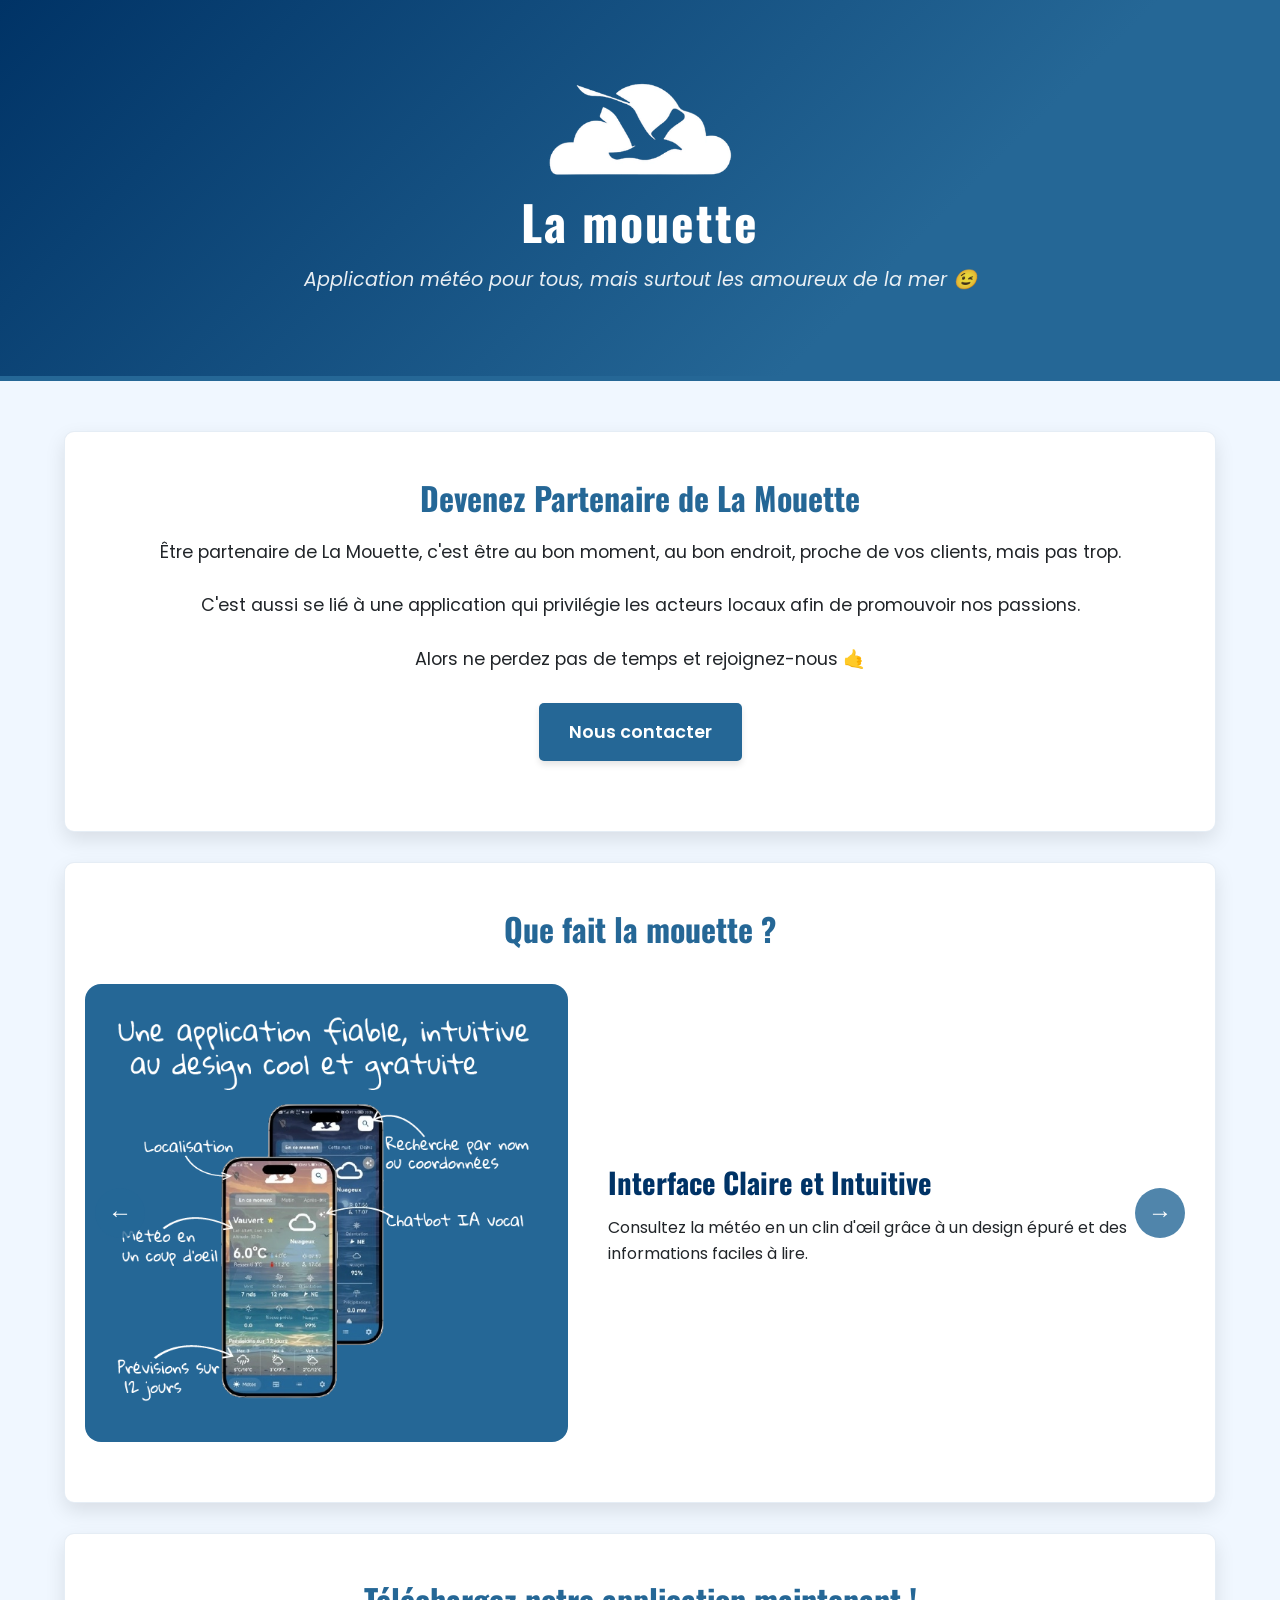
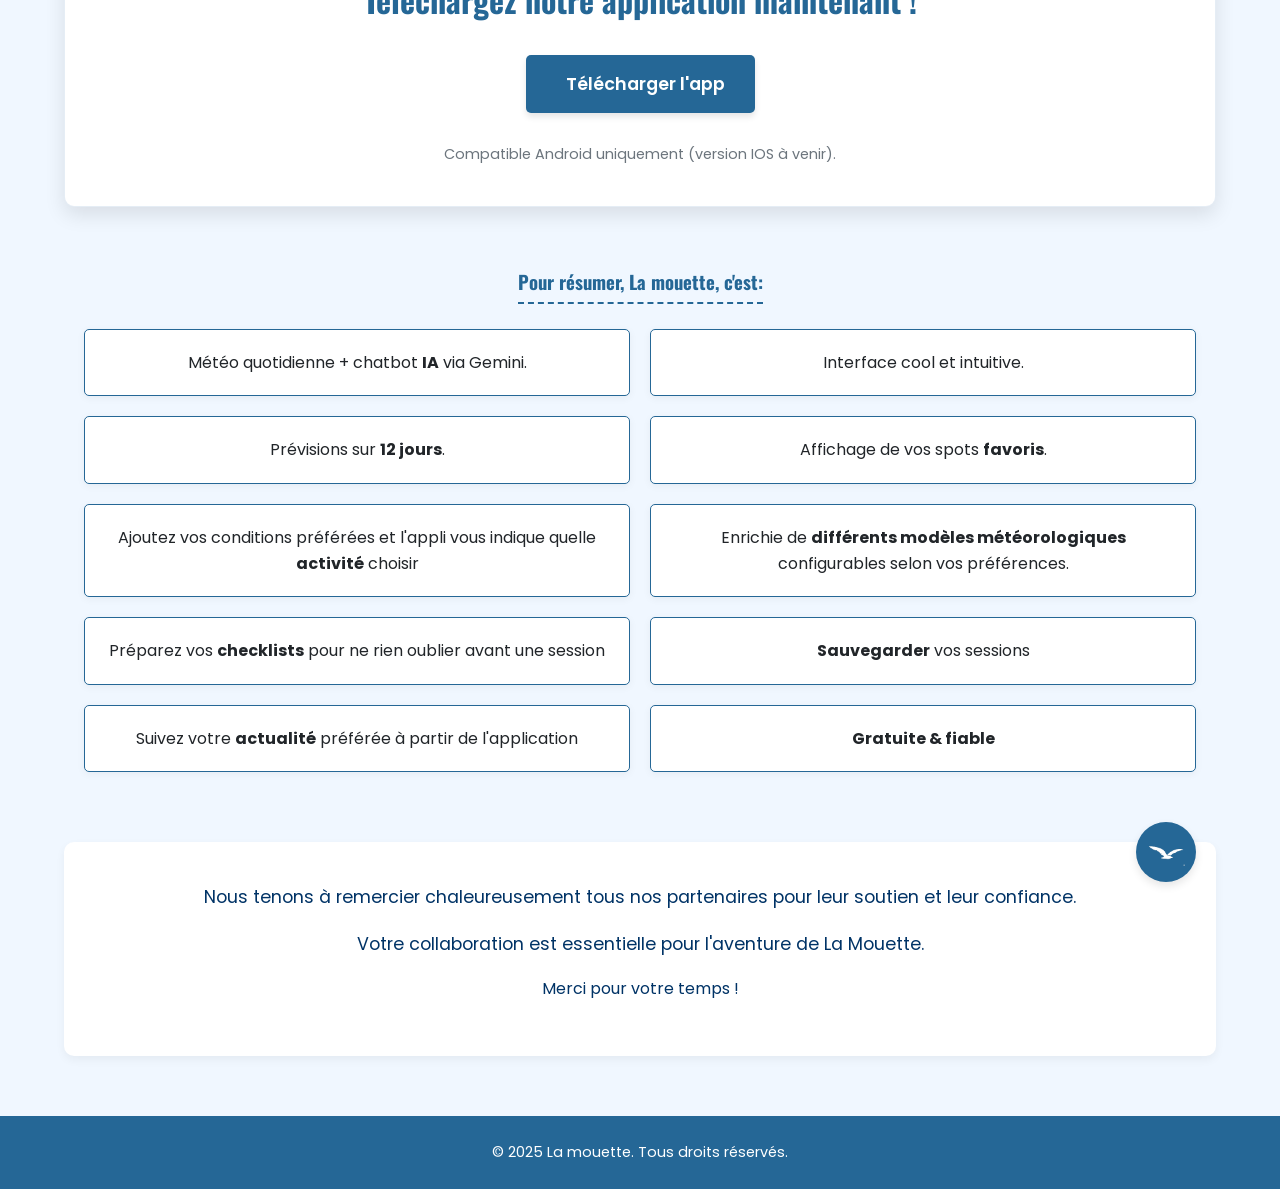
==== index.html @ 31fd8c8e "change title" ====
<!DOCTYPE html>
<html lang="fr">
<head>
    <!-- Google tag (gtag.js) -->
<script async src="https://www.googletagmanager.com/gtag/js?id=G-BT9QNT4QSX"></script>
<script>
  window.dataLayer = window.dataLayer || [];
  function gtag(){dataLayer.push(arguments);}
  gtag('js', new Date());

  gtag('config', 'G-BT9QNT4QSX');
</script>
<!-- Google tag (gtag.js) -->
<script async src="https://www.googletagmanager.com/gtag/js?id=G-BT9QNT4QSX"></script>
<script>
  window.dataLayer = window.dataLayer || [];
  function gtag(){dataLayer.push(arguments);}
  gtag('js', new Date());

  gtag('config', 'G-BT9QNT4QSX');
</script>
    <meta charset="UTF-8">
    <meta name="viewport" content="width=device-width, initial-scale=1.0">
    <favicon href="./img/logo.png" type="image/x-icon">
    <meta name="description" content="Application météo pour tous, mais surtout les amoureux de la mer 😉">
    <title>La mouette</title>
    <link rel="stylesheet" href="styles.css">
    <link href="https://fonts.googleapis.com/css2?family=Poppins:wght@400;600;700&display=swap" rel="stylesheet">
</head>
<body>
    <header class="hero">
        <div class="container">
            <img src="./img/logo.webp" alt="Logo de l'application météo - Un oiseau sur un nuage" class="app-logo">
            <h1>La mouette</h1>
            <p class="tagline">Application météo pour tous, mais surtout les amoureux de la mer 😉</p>
        </div>
    </header>
    <main class="container">
        <section class="partners-section">
            <h2>Devenez Partenaire de La Mouette</h2>
            <p>Être partenaire de La Mouette, c'est être au bon moment, au bon endroit, proche de vos clients, mais pas trop. </p>
            <p>C'est aussi se lié à une application qui privilégie les acteurs locaux afin de promouvoir nos passions. </p>
            <p>Alors ne perdez pas de temps et rejoignez-nous 🤙</p>
            <div class="partners-links">
                <a href="mailto:meteomouette@gmail.com" class="btn primary-btn">Nous contacter</a>
            </div>
        </section>

        <section class="carousel-section">
            <h2>Que fait la mouette ?</h2>
            <div class="carousel-container">
                <!-- Les slides -->
                <div class="carousel-slide active">
                    <div class="slide-image">
                        <img src="./img/accueil.webp" alt="Vue de l'interface principale">
                    </div>
                    <div class="slide-content">
                        <h3>Interface Claire et Intuitive</h3>
                        <p>Consultez la météo en un clin d'œil grâce à un design épuré et des informations faciles à lire.</p>
                    </div>
                </div>

                <div class="carousel-slide slide-reversed">
                    <div class="slide-image">
                        <img src="./img/wing.jpg" alt="Prévisions sur 12 jours">
                    </div>
                    <div class="slide-content">
                        <h3>Prévisions sur 12 Jours</h3>
                        <p>Consultez les prévisions météo sur les 12 prochains jours pour planifier vos activités 😉.</p>
                    </div>
                </div>
                <div class="carousel-slide">
                    <div class="slide-image">
                        <img src="./img/maps.png" alt="Spots favoris">
                    </div>
                    <div class="slide-content">
                        <h3>Vos Spots Favoris</h3>
                        <p>Enregistrez vos lieux préférés pour accéder instantanément aux conditions météo locales.
                            Historique des prévisions, prévisions à venir avec météo marine pour vos spots
                            Des prévisions fiables que vous pouvez régler selon un indice de confiance pour chaque modèle météo</p>
                    </div>
                </div>

                <div class="carousel-slide slide">
                    <div class="slide-image">
                        <img src="./img/actu.jpg" alt="Actualités">
                    </div>
                    <div class="slide-content">
                        <h3>Toutes vos actus</h3>
                        <p>Retrouver vos revendeurs, votre actualité et vos site préférés directement à partir de l'application</p>
                    </div>
                </div>
                <div class="carousel-slide slide-reversed">
                    <div class="slide-image">
                        <img src="./img/session.webp" alt="Checklists personnalisées">
                    </div>
                    <div class="slide-content">
                        <h3>Checklists Personnalisées</h3>
                        <p>N'oublier avant une session ? Préparez et sauvegardez vos listes d'équipement directement dans l'app.
                            Sauvegardez aussi vos sessions 🤙</p>
                    </div>
                </div>

                <!-- Boutons de navigation -->
                <div class="carousel-navigation">
                    <button id="prevBtn" class="nav-btn">&larr;</button>
                    <button id="nextBtn" class="nav-btn">&rarr;</button>
                </div>
            </div>
        </section>

        <section class="download-section">
            <h2>Téléchargez notre application maintenant !</h2>

            <div class="download-links">
                <!-- <a href="#" class="btn primary-btn" aria-label="Télécharger sur l'App Store">
                    <i class="icon-apple"></i> App Store
                </a> -->
                <a href="https://drive.google.com/file/d/1Ek6Pw8_9_dJS-pb0OKFG3AEtFkwI5zGm/view?usp=sharing"  class="btn secondary-btn" aria-label="Télécharger ">
                    <i class="icon-android"></i> Télécharger l'app
                </a>
            </div>

            <p class="small-text">Compatible Android uniquement (version IOS à venir).</p>
        </section>

        <section class="features">
            <h3>Pour résumer, La mouette, c'est:</h3>
            <ul>
             <li>Météo quotidienne + chatbot <span class="bold">IA</span> via Gemini.</li>
                <li>Interface cool et intuitive.</li>
                <li>Prévisions sur <span class="bold">12 jours</span>.</li>
                <li>Affichage de vos spots <span class="bold">favoris</span>.</li>
                <li>Ajoutez vos conditions préférées et l'appli vous indique quelle <span class="bold">activité</span> choisir</li>
                <li>Enrichie de <span class="bold">différents modèles météorologiques</span> configurables selon vos préférences.</li>
                <li>Préparez vos <span class="bold">checklists</span> pour ne rien oublier avant une session</li>
                <li><span class="bold">Sauvegarder</span> vos sessions</li>
                <li>Suivez votre <span class="bold">actualité</span> préférée à partir de l'application</li>
                <li><span class="bold">Gratuite & fiable</span></li>
            </ul>
        </section>

        <section class="thank-you-section">
            <div class="thank-you-icon">
                <img src="./img/mouette.webp" alt="Icône de mouette">
            </div>
            <p>Nous tenons à remercier chaleureusement tous nos partenaires pour leur soutien et leur confiance.</p>
            <p>Votre collaboration est essentielle pour l'aventure de La Mouette. </p>
            </p>Merci pour votre temps !</p>
        </section>
    </main>

    <footer>
        <p>&copy; 2025 La mouette. Tous droits réservés.</p>
    </footer>

</script>
<script src="carousel.js"></script>
</body>
</html>
---- styles.css ----
/* Importation des polices : 'Poppins' pour le corps, 'Oswald' pour les titres (plus percutant) */
@import url('https://fonts.googleapis.com/css2?family=Oswald:wght@400;600;700&family=Poppins:wght@400;600&display=swap');

:root {
    /* Couleurs Nautiques */
    --primary-color: #256796; /* Bleu Marine Profond */
    --secondary-color: #256796; /* Aqua/Cyan (comme l'eau peu profonde ou les outils de navigation) */
    --accent-color: #ffc107; /* Jaune/Or (comme le soleil ou les équipements de sécurité) */
    --background-color: #f0f7ff; /* Ciel très pâle */
    --text-color: #212529; /* Texte sombre */
    --white: #ffffff;
    --dark-blue: #003366; /* Pour les ombres/dégradés */
}

* {
    box-sizing: border-box;
    margin: 0;
    padding: 0;
}

body {
    font-family: 'Poppins', sans-serif;
    background-color: var(--background-color);
    color: var(--text-color);
    line-height: 1.6;
}

.container {
    width: 90%;
    max-width: 1200px;
    margin: 0 auto;
    padding: 20px 0;
}

/* --- Section Tête (Hero) --- */
.hero {
    /* Dégradé évoquant la profondeur de la mer et le ciel */
    background: linear-gradient(135deg, var(--dark-blue) 0%, var(--primary-color) 70%);
    color: var(--white);
    text-align: center;
    padding: 60px 0; /* Plus d'espace pour l'ambiance */
    border-bottom: 5px solid var(--secondary-color); /* Ligne d'horizon/écume */
}

.app-logo {
    width: auto;
    height: 6rem;
}

.hero h1 {
    font-family: 'Oswald', sans-serif; /* Titre fort */
    font-size: 3em;
    margin-bottom: 5px;
    font-weight: 700;
    /* text-transform: uppercase; */
    letter-spacing: 2px;
}

.tagline {
    font-size: 1.2em;
    opacity: 0.9;
    font-style: italic;
}

/* --- Section Téléchargement --- */
.download-section, .partners-section {
    text-align: center;
    padding: 40px 20px;
    margin-top: 30px;
    background-color: var(--white);
    border-radius: 10px;
    /* Ombre subtile pour donner de la légèreté sur l'arrière-plan ciel */
    box-shadow: 0 8px 20px rgba(0, 0, 0, 0.1); 
    border: 1px solid rgba(0, 77, 153, 0.1); /* Cadre léger */
    width: 100%;
}




.download-section h2, .partners-section h2 {
    font-family: 'Oswald', sans-serif;
    font-size: 2em;
    color: var(--primary-color);
    margin-bottom: 15px;
}

.download-links, .partners-links {
    display: flex;
    justify-content: center;
    gap: 30px;
    margin: 30px 0;
    flex-wrap: wrap;
}

.btn {
    text-decoration: none;
    color: var(--white);
    padding: 15px 30px; /* Plus grands et visibles */
    border-radius: 5px; /* Forme rectangulaire classique (comme un panneau) */
    font-weight: 600;
    font-size: 1.1em;
    transition: background-color 0.3s, transform 0.2s;
    display: flex;
    align-items: center;
    min-width: 200px;
    justify-content: center;
    box-shadow: 0 4px 6px rgba(0, 0, 0, 0.1);
}

.bold{
    font-weight: bold;
}
.primary-btn {
    background-color: var(--primary-color);
}

.primary-btn:hover {
    background-color: var(--dark-blue);
    transform: translateY(-2px);
}

.secondary-btn {
    background-color: var(--secondary-color); /* Utilisation de l'Aqua */
}

.secondary-btn:hover {
    background-color: #0097a7; /* Aqua foncé */
    transform: translateY(-2px);
}

.btn i {
    margin-right: 10px;
    font-style: normal;
    font-size: 1.4em;
    color: var(--accent-color); /* Accent or sur les icônes */
}

.small-text {
    font-size: 0.9em;
    color: #6c757d;
}

/* --- Section Partenaires --- */

.partners-section p {
    margin-bottom: 25px;
    font-size: 1.1em;
    color: var(--text-color);
}

/* --- Section Fonctionnalités --- */
.features {
    padding: 40px 20px;
    margin-top: 20px;
    text-align: center;
}

.features h3 {
    font-family: 'Oswald', sans-serif;
    margin-bottom: 25px;
    color: var(--primary-color);
    border-bottom: 2px dashed var(--secondary-color);
    display: inline-block;
    padding-bottom: 5px;
}

.features ul {
    list-style: none;
    padding: 0;
    display: flex;
    justify-content: center;
    gap: 20px;
    flex-wrap: wrap;
}

.features li {
    background-color: var(--white);
    padding: 20px;
    /* Bordure nautique : bleu clair */
    border: 1px solid var(--secondary-color);
    border-radius: 5px;
    box-shadow: 0 2px 8px rgba(0, 0, 0, 0.05);
    flex-basis: calc(50% - 10px);
    text-align: center;
    position: relative;
}

/* --- Pied de page --- */
footer {
    text-align: center;
    padding: 25px 0;
    margin-top: 40px;
    font-size: 0.9em;
    color: var(--dark-blue);
    background-color: var(--secondary-color); /* Bande aqua en bas */
    color: var(--white);
}

/* --- Section Remerciement --- */
.thank-you-section {
    position: relative; /* Nécessaire pour le positionnement absolu de l'icône */
    text-align: center;
    padding: 40px 20px;
    margin-top: 30px;
    background-color: var(--white);
    border-radius: 10px;
    box-shadow: 0 4px 10px rgba(0, 0, 0, 0.05);
    color: var(--dark-blue);
}

.thank-you-icon {
    position: absolute;
    top: -20px;
    right: 20px;
    background-color: var(--primary-color);
    border-radius: 50%;
    width: 60px;
    height: 60px;
    display: flex;
    align-items: center;
    justify-content: center;
    box-shadow: 0 4px 8px rgba(0, 0, 0, 0.1);
    padding: 10px;
}

.thank-you-icon img {
    width: 100%;
    height: auto;
}

.thank-you-section p {
    font-size: 1.1em;
    line-height: 1.8;
    margin-bottom: 15px;
}

/* --- Section Carrousel (Mise à jour) --- */
.carousel-section {
    padding: 40px 20px;
    margin-top: 30px;
    background-color: var(--white);
    border-radius: 10px;
    box-shadow: 0 8px 20px rgba(0, 0, 0, 0.1);
    border: 1px solid rgba(0, 77, 153, 0.1);
    text-align: center;
}

.carousel-section h2 {
    font-family: 'Oswald', sans-serif;
    font-size: 2em;
    color: var(--primary-color);
    margin-bottom: 30px;
}

.carousel-container {
    position: relative; /* Contexte pour le positionnement des boutons */
}

.carousel-slide {
    display: none; /* On cache toutes les slides par défaut */
    align-items: center;
    gap: 40px;
    margin-bottom: 20px;
    text-align: left;
}

.carousel-slide.active {
    display: flex; /* On affiche uniquement la slide active */
}

.carousel-slide.slide-reversed {
    flex-direction: row-reverse;
}

.slide-image {
    flex: 1 1 45%;
    background-color: var(--primary-color);
    padding: 2rem;
    border-radius: 1rem;
}

.slide-image img {
    width: 100%;
}

.slide-content {
    flex: 1 1 55%;
}

.slide-content h3 {
    font-family: 'Oswald', sans-serif;
    color: var(--dark-blue);
    margin-bottom: 10px;
    font-size: 1.8em;
}

/* --- Navigation du Carrousel --- */
.carousel-navigation {
    position: absolute;
    top: 50%;
    left: 0;
    width: 100%;
    display: flex;
    justify-content: space-between;
    transform: translateY(-50%);
    pointer-events: none; /* Pour ne pas gêner les clics sur le contenu */
}

.nav-btn {
    pointer-events: auto; /* Réactive les clics sur les boutons */
    background-color: rgba(37, 103, 150, 0.8);
    color: var(--white);
    border: none;
    border-radius: 50%;
    width: 50px;
    height: 50px;
    font-size: 1.5em;
    cursor: pointer;
    transition: background-color 0.3s;
    margin: 0 10px; /* Marge pour ne pas coller aux bords */
}

.nav-btn:hover {
    background-color: var(--dark-blue);
}

/* --- Media Queries (Mise à jour) --- */
@media (max-width: 768px) {
    .carousel-slide, .carousel-slide.slide-reversed {
        flex-direction: column;
        text-align: center;
        gap: 20px;
    }
    
    .carousel-slide.active {
        /* S'assure que l'affichage est correct sur mobile */
        display: flex; 
        flex-direction: column;
    }

    .slide-content {
        width: 100%;
    }

    .slide-content h3 {
        font-size: 1.5em;
    }

    .nav-btn {
        width: 40px;
        height: 40px;
        font-size: 1.2em;
    }

    .carousel-navigation {
        /* On remonte un peu les boutons sur mobile pour ne pas être sur l'image */
        top: 40%;
    }
}


/* --- Media Queries pour la Responsivité --- */
@media (max-width: 600px) {
    .hero h1 {
        font-size: 2.5em;
    }

    .download-links, .partners-links {
        flex-direction: column;
        align-items: center;
    }

    .btn {
        width: 90%;
        max-width: 350px;
    }

    .features li {
        flex-basis: 100%;
    }
}
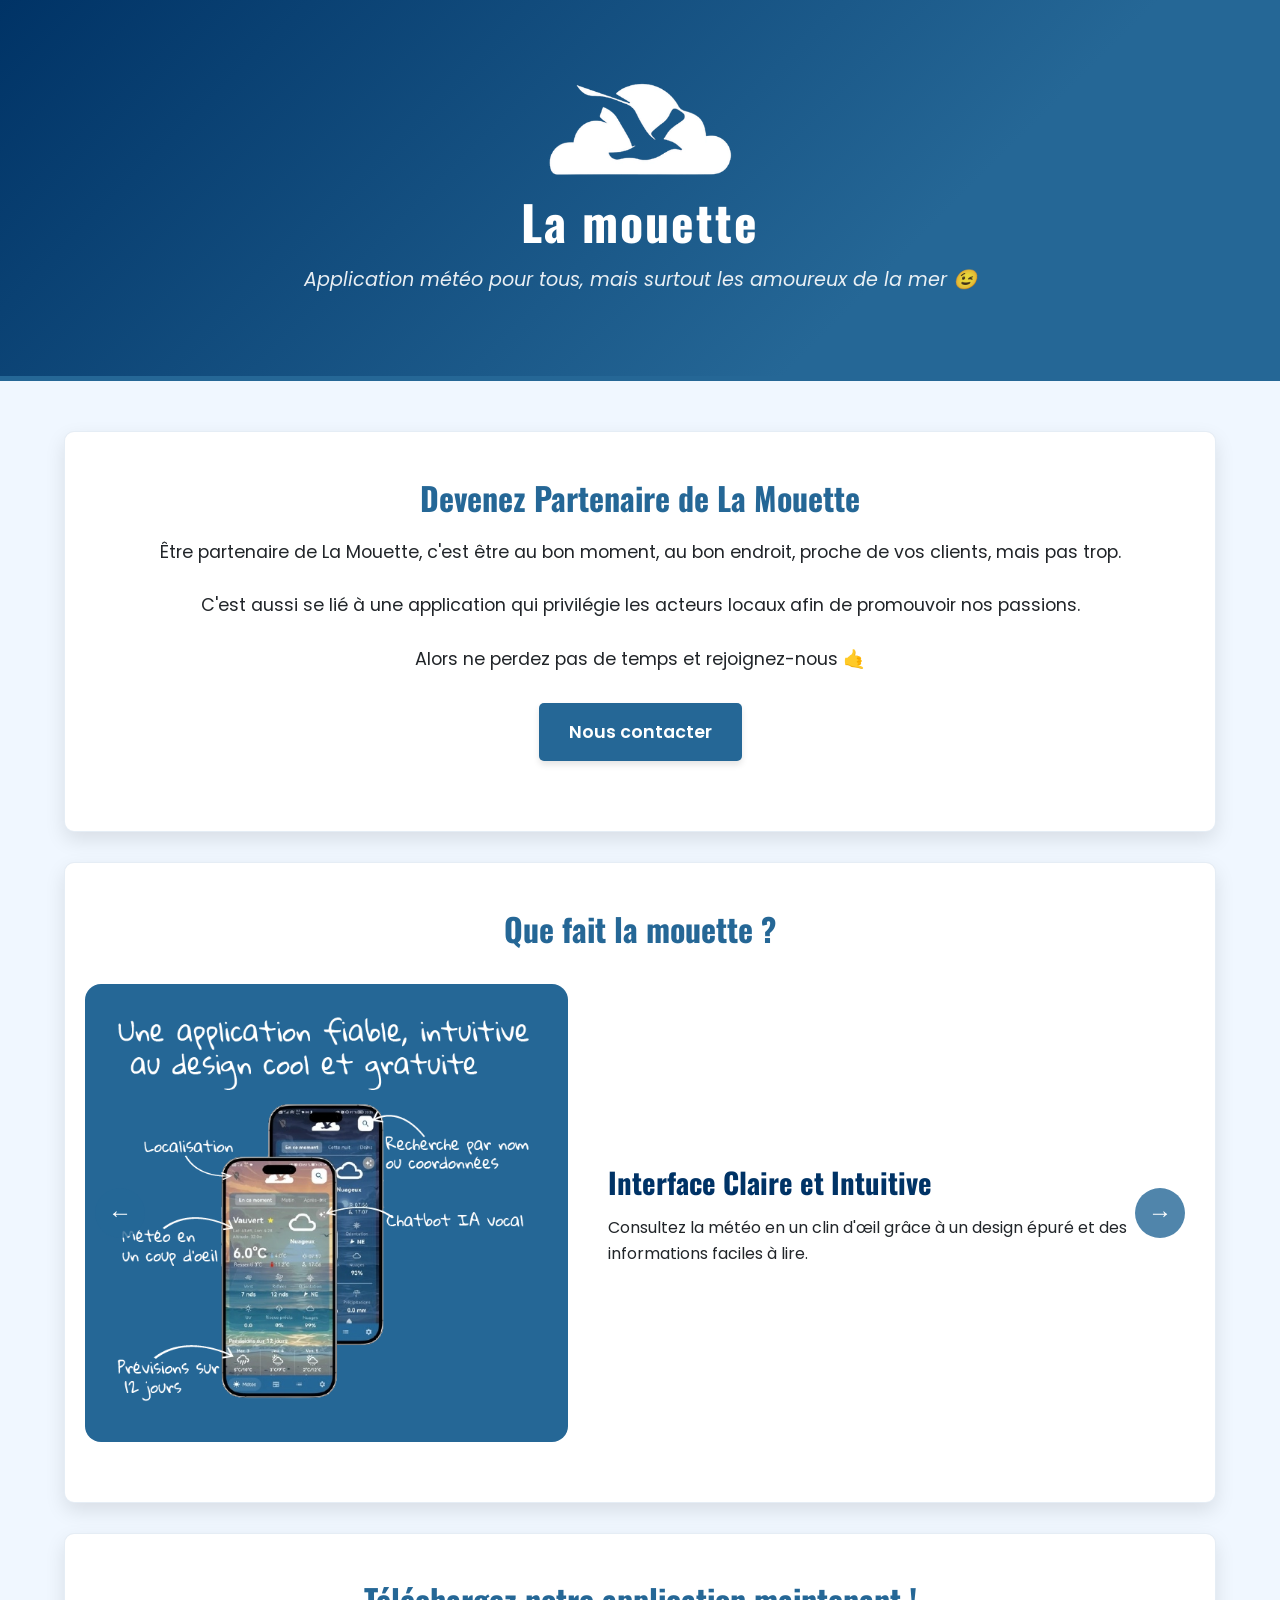
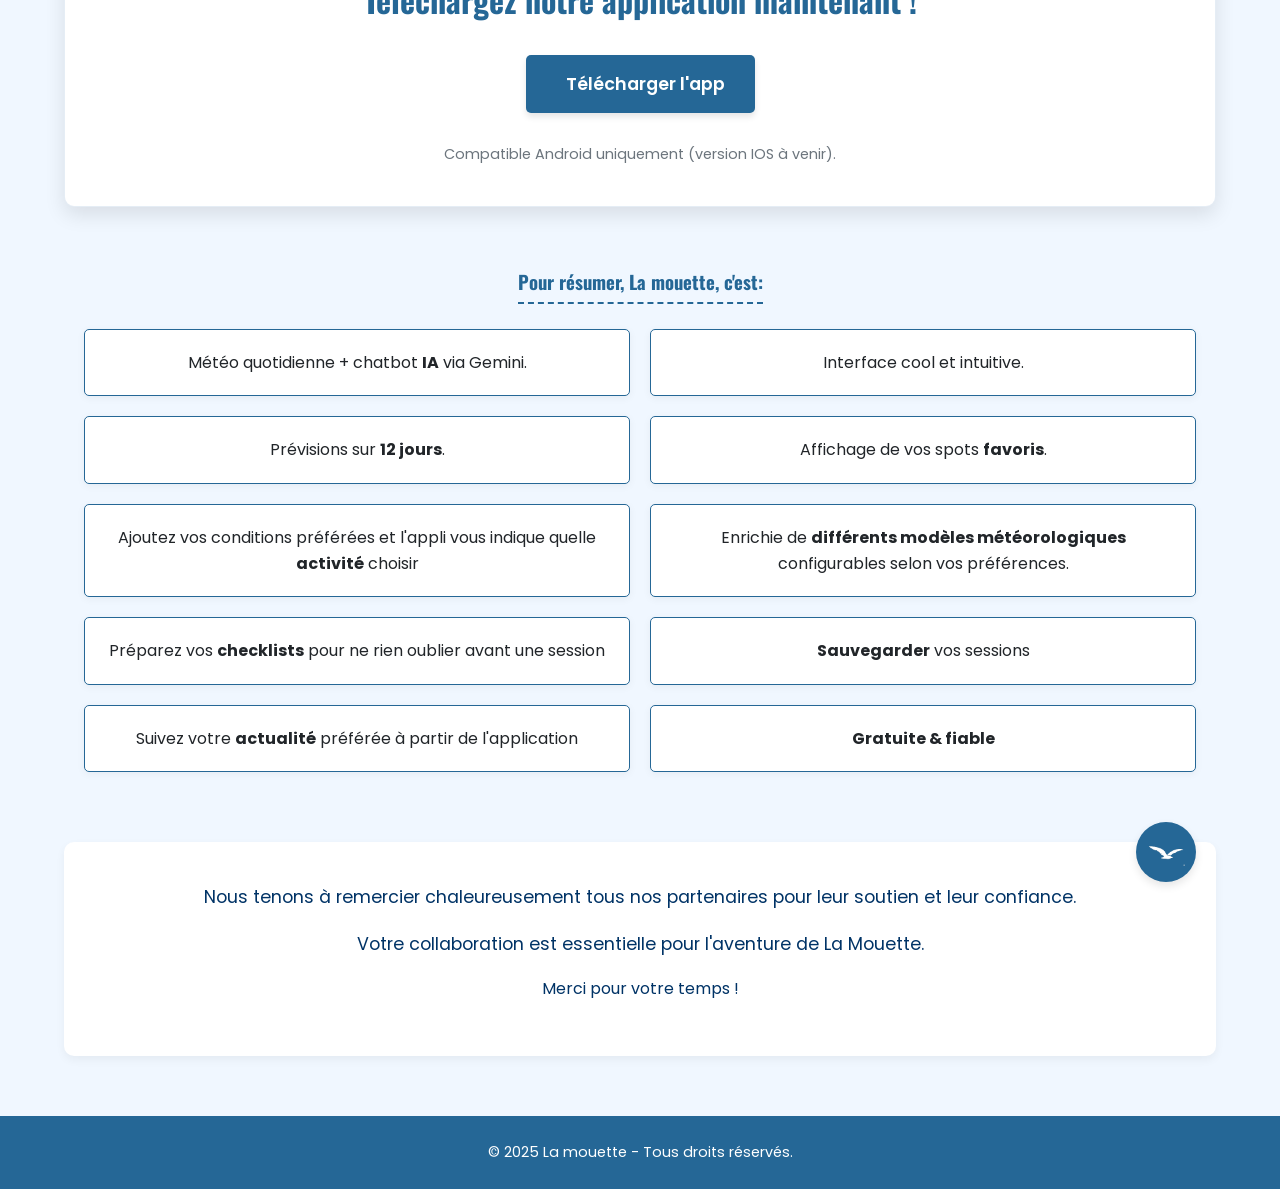
==== commit b2ef08c4: "replace img" ====
--- a/index.html
+++ b/index.html
@@ -87,7 +87,7 @@
                     </div>
                     <div class="slide-content">
                         <h3>Toutes vos actus</h3>
-                        <p>Retrouver vos revendeurs, votre actualité et vos site préférés directement à partir de l'application</p>
+                        <p>En tant que revendeurs, sites d'actu, école, lieux... en rapport avec nos passions, la mouette vous propose de faire partie intégrante de la vie des riders ou riders en devenir grâce a une précence permanente dans notre appli.  </p>
                     </div>
                 </div>
                 <div class="carousel-slide slide-reversed">
@@ -95,9 +95,9 @@
                         <img src="./img/session.webp" alt="Checklists personnalisées">
                     </div>
                     <div class="slide-content">
-                        <h3>Checklists Personnalisées</h3>
-                        <p>N'oublier avant une session ? Préparez et sauvegardez vos listes d'équipement directement dans l'app.
-                            Sauvegardez aussi vos sessions 🤙</p>
+                        <h3>Checklists Personnalisées & sauvegarde de sessions</h3>
+                        <p>N'oublier rien avant une session en créant vos listes de matos directement dans l'app.</p>
+                        <p>Sauvegardez aussi vos sessions 🤙</p> 
                     </div>
                 </div>
 
@@ -151,7 +151,7 @@
     </main>
 
     <footer>
-        <p>&copy; 2025 La mouette. Tous droits réservés.</p>
+        <p>&copy; 2025 La mouette - Tous droits réservés.</p>
     </footer>
 
 </script>
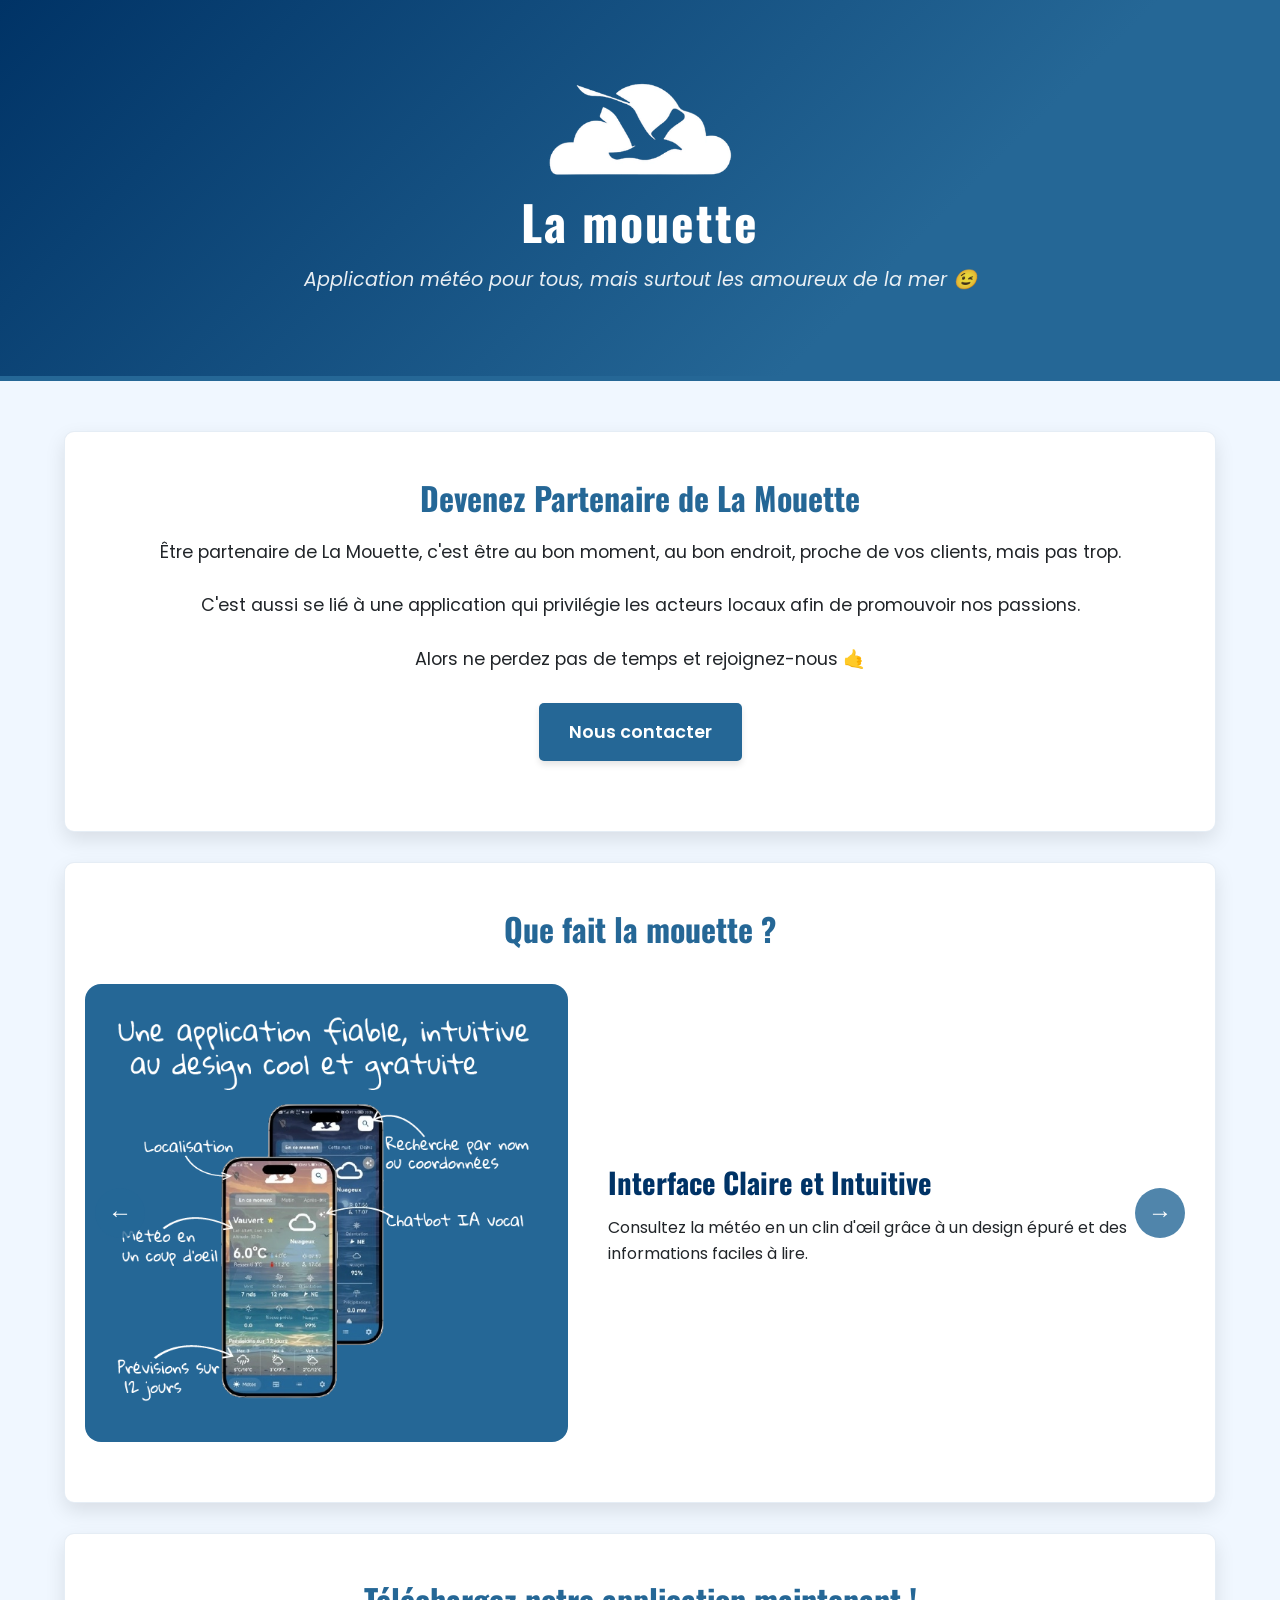
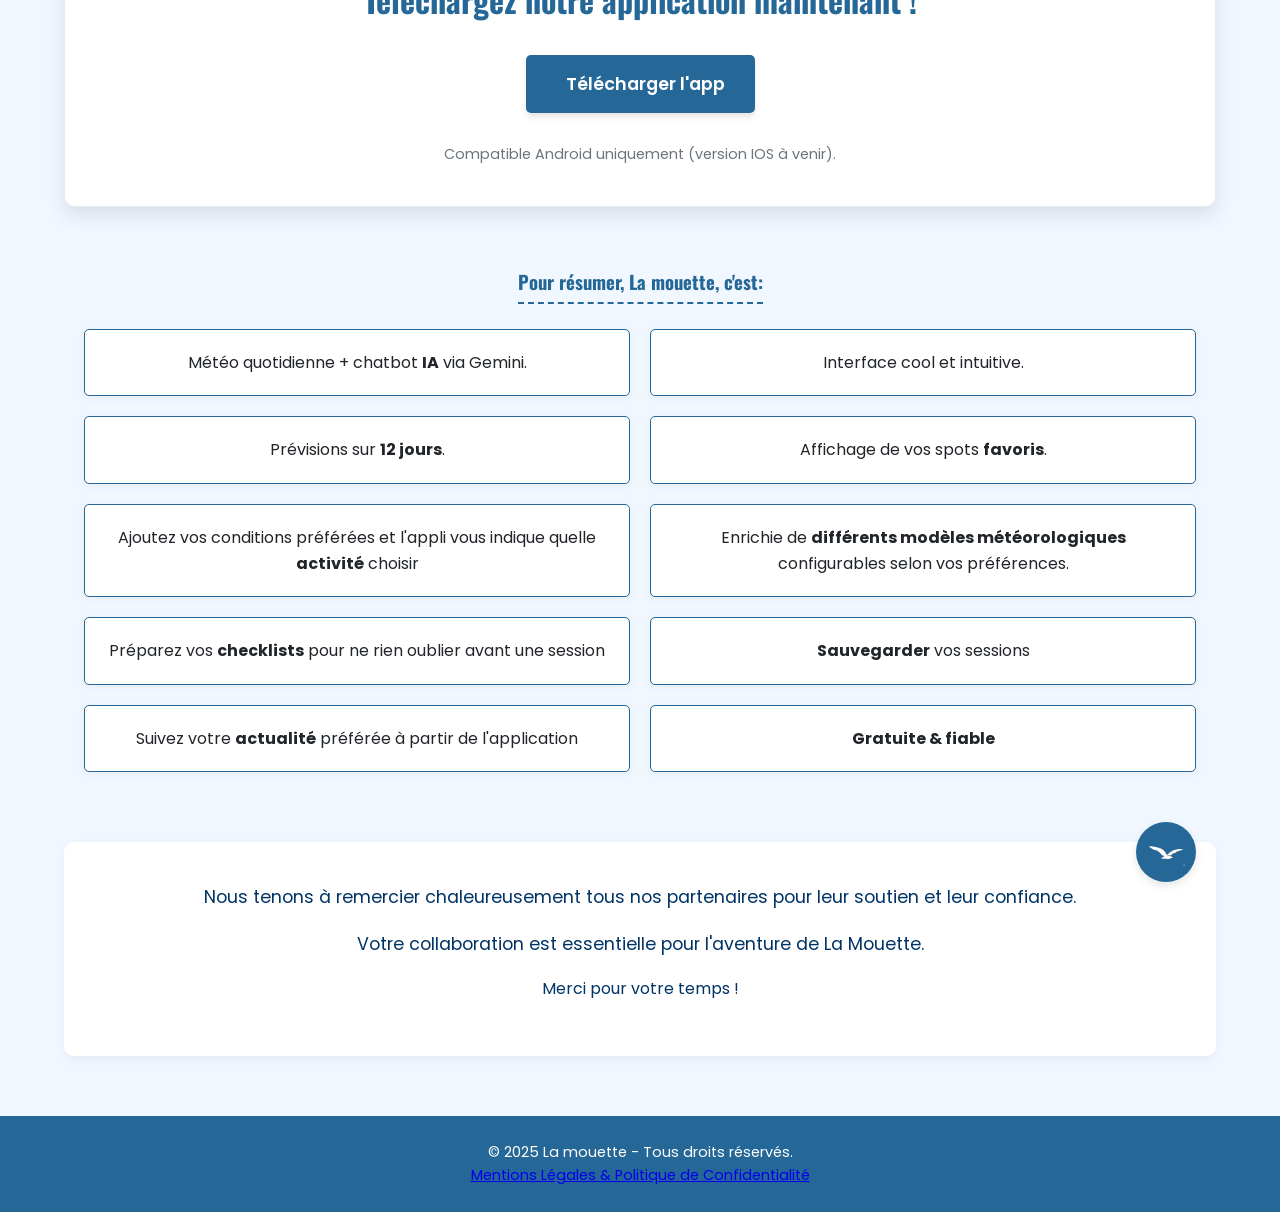
==== commit 4f876a65: "Add legality page" ====
--- a/index.html
+++ b/index.html
@@ -116,7 +116,7 @@
                 <!-- <a href="#" class="btn primary-btn" aria-label="Télécharger sur l'App Store">
                     <i class="icon-apple"></i> App Store
                 </a> -->
-                <a href="https://drive.google.com/file/d/1Ek6Pw8_9_dJS-pb0OKFG3AEtFkwI5zGm/view?usp=sharing"  class="btn secondary-btn" aria-label="Télécharger ">
+                <a href="https://drive.google.com/file/d/1L1x2JEAGDFmNdIXIcDtqIvbaaZ_Sr5B0/view?usp=sharing"  class="btn secondary-btn" aria-label="Télécharger ">
                     <i class="icon-android"></i> Télécharger l'app
                 </a>
             </div>
@@ -152,6 +152,7 @@
 
     <footer>
         <p>&copy; 2025 La mouette - Tous droits réservés.</p>
+        <p><a href="mentions-legales.html">Mentions Légales & Politique de Confidentialité</a></p>
     </footer>
 
 </script>
--- a/styles.css
+++ b/styles.css
@@ -282,6 +282,7 @@
 
 .slide-image img {
     width: 100%;
+    object-fit: cover; 
 }
 
 .slide-content {
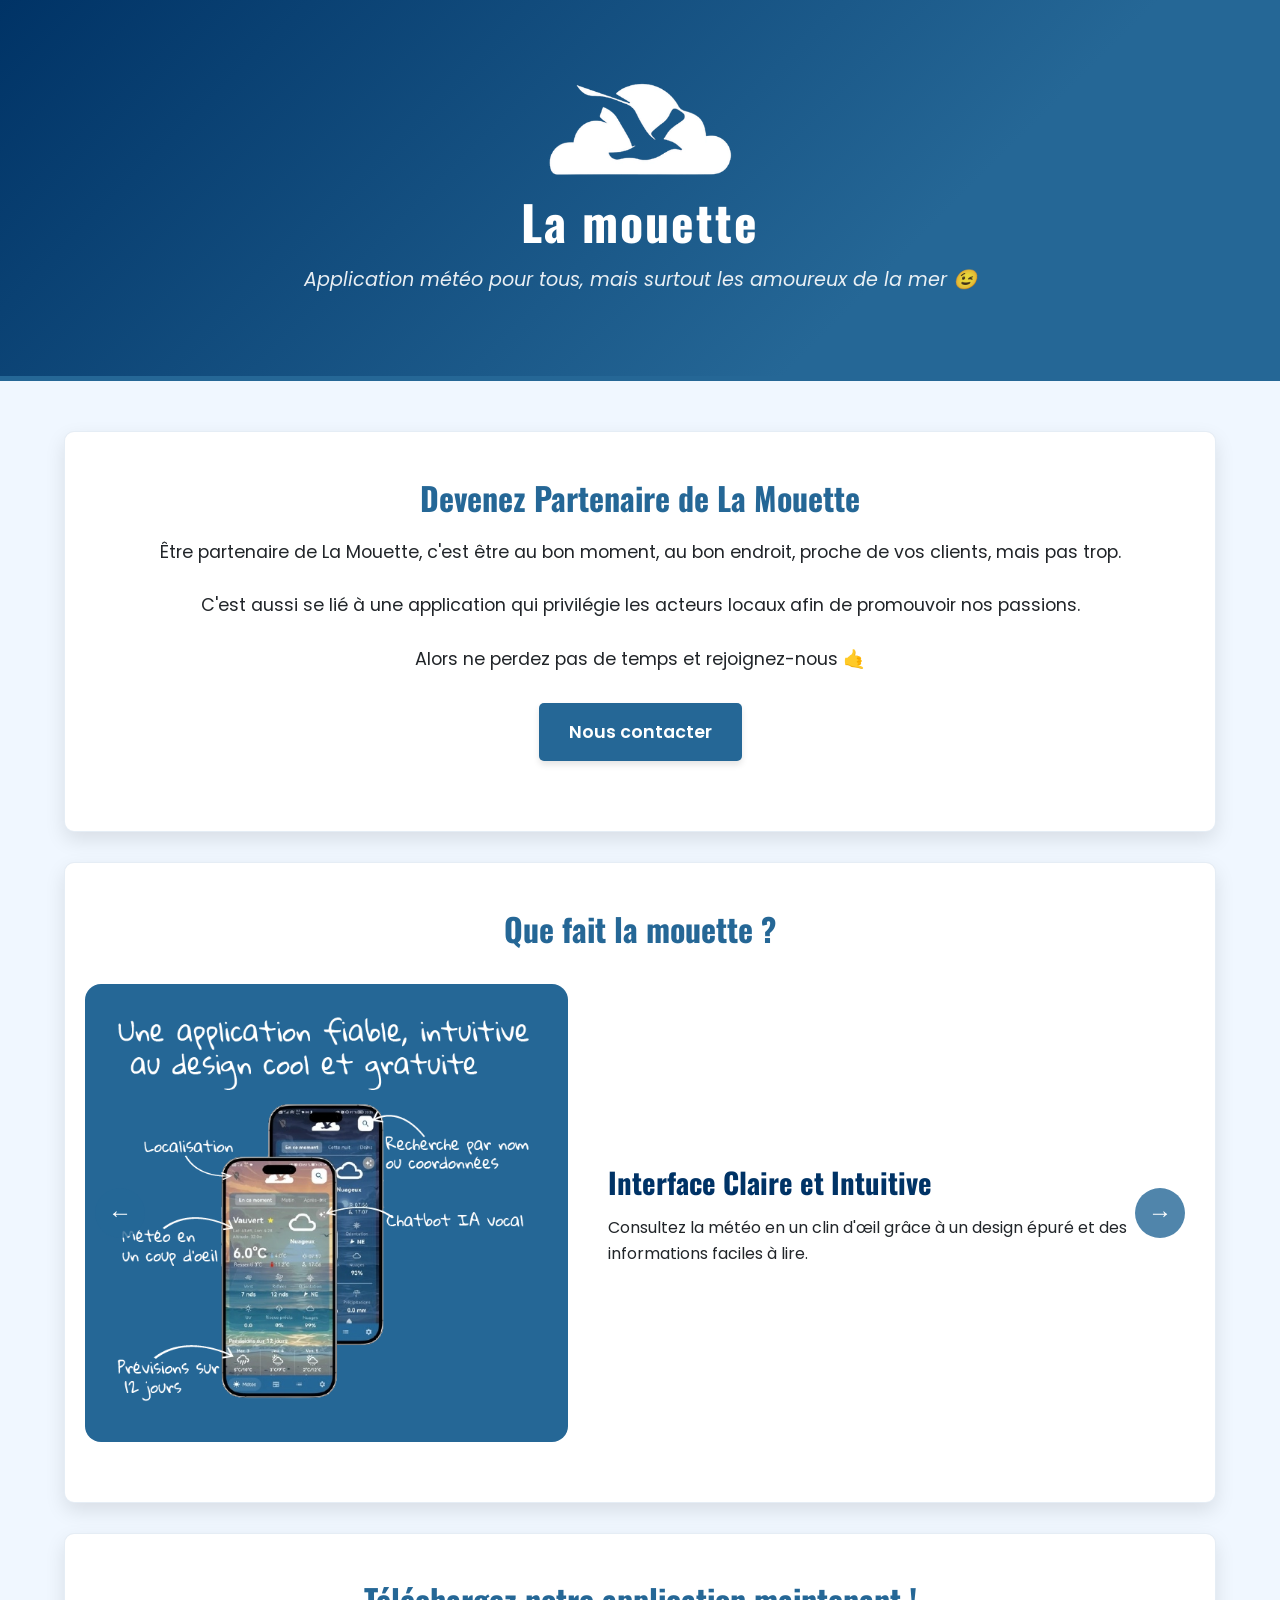
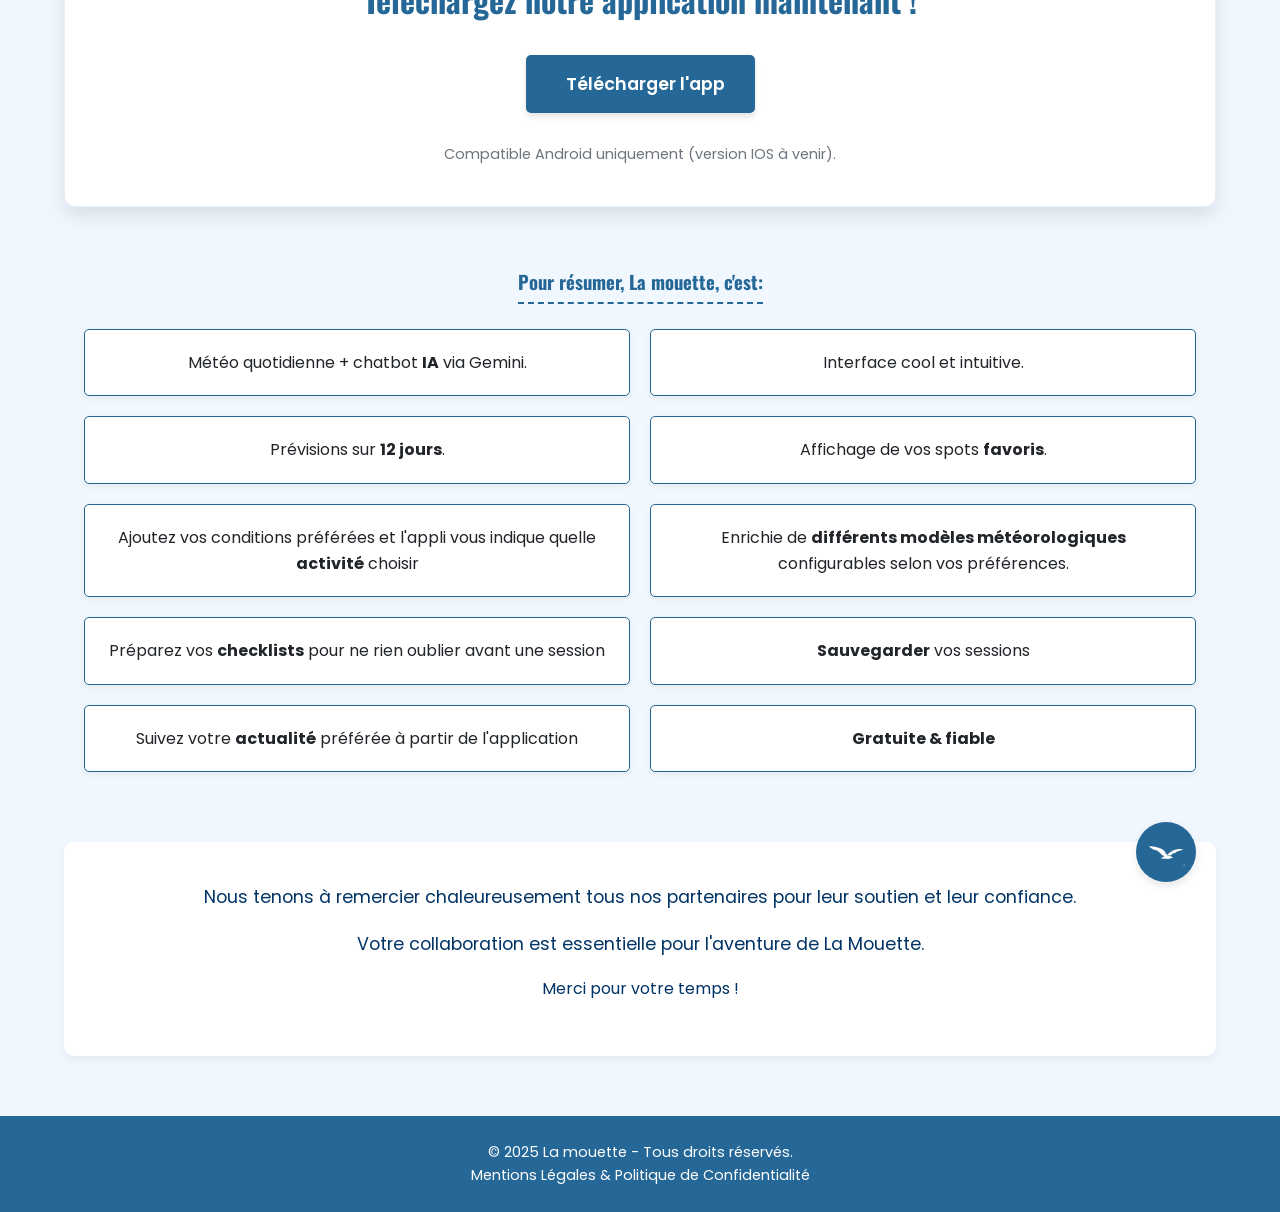
==== commit d9d95cea: "update link" ====
--- a/index.html
+++ b/index.html
@@ -120,7 +120,6 @@
                     <i class="icon-android"></i> Télécharger l'app
                 </a>
             </div>
-
             <p class="small-text">Compatible Android uniquement (version IOS à venir).</p>
         </section>
 
--- a/styles.css
+++ b/styles.css
@@ -197,6 +197,15 @@
     color: var(--white);
 }
 
+footer a {
+    color: var(--white);
+    text-decoration: none;
+}
+
+footer a:hover {
+    text-decoration: underline;
+}
+
 /* --- Section Remerciement --- */
 .thank-you-section {
     position: relative; /* Nécessaire pour le positionnement absolu de l'icône */
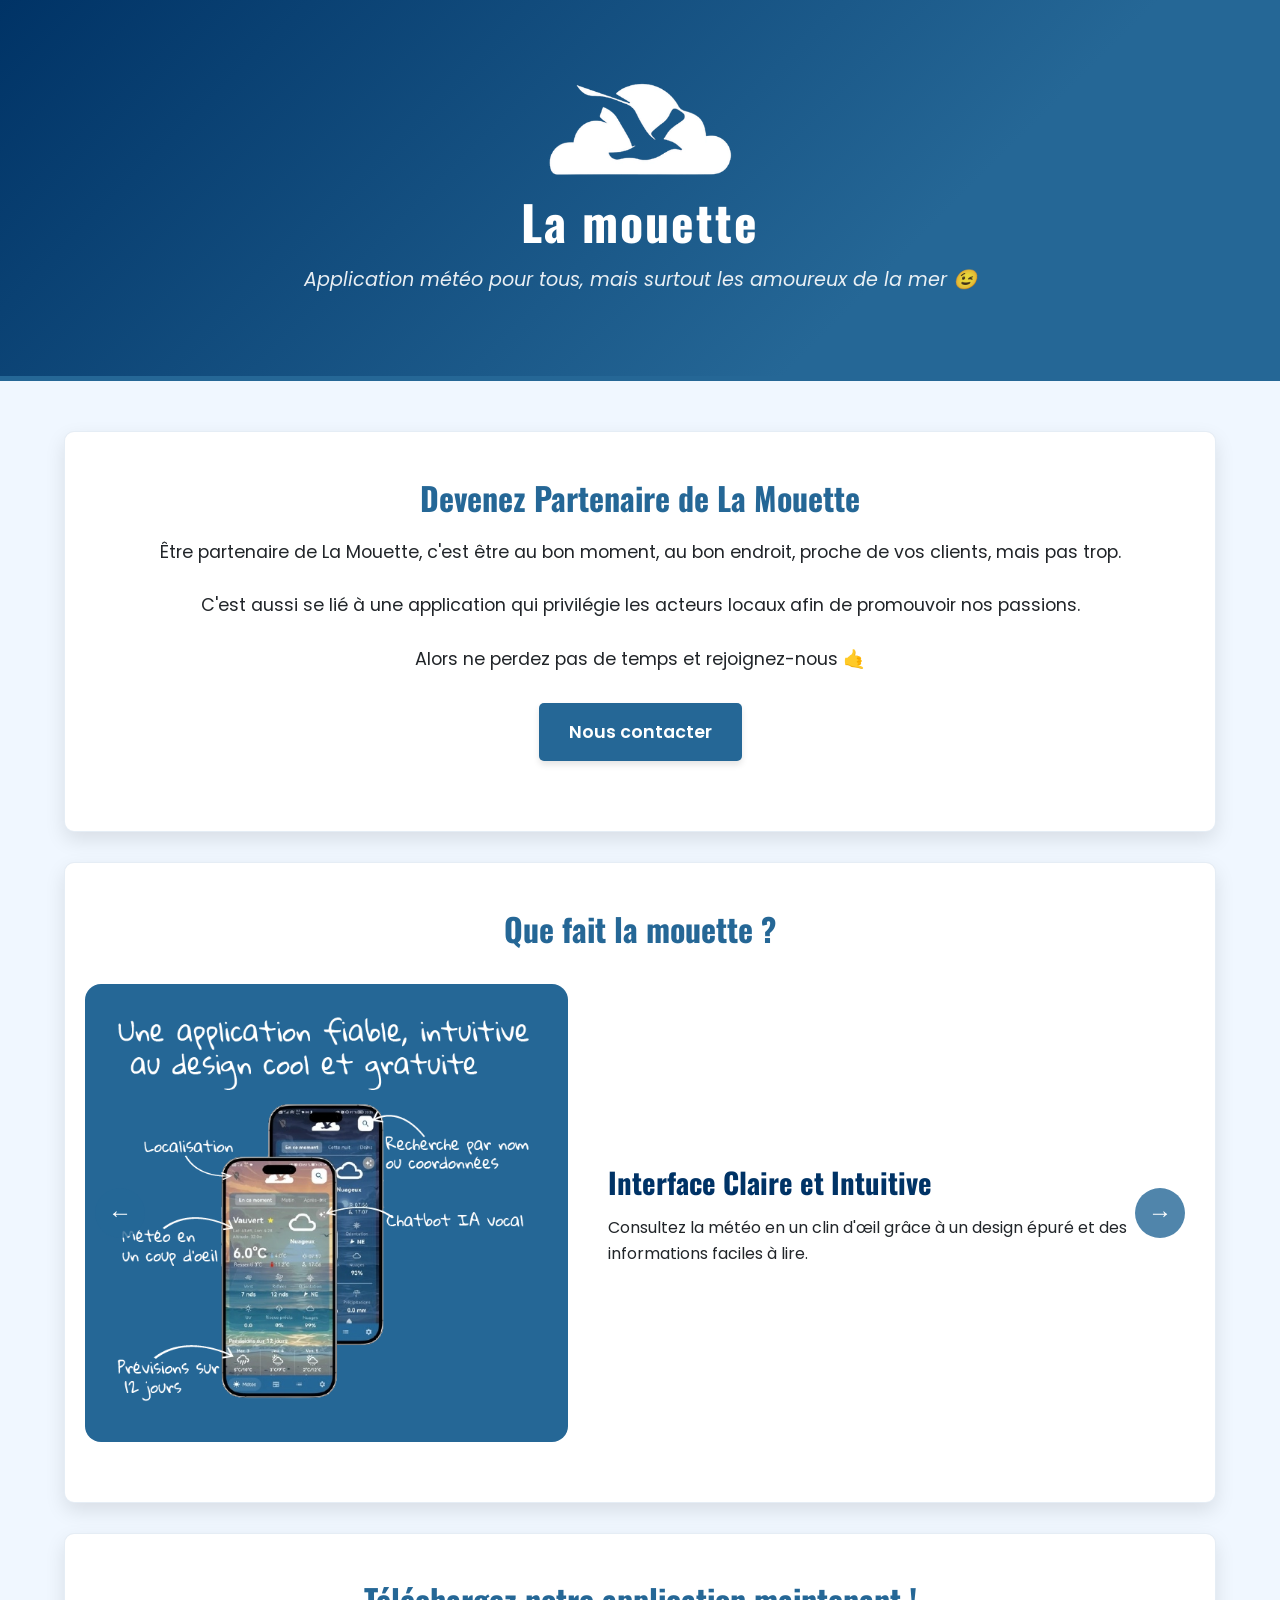
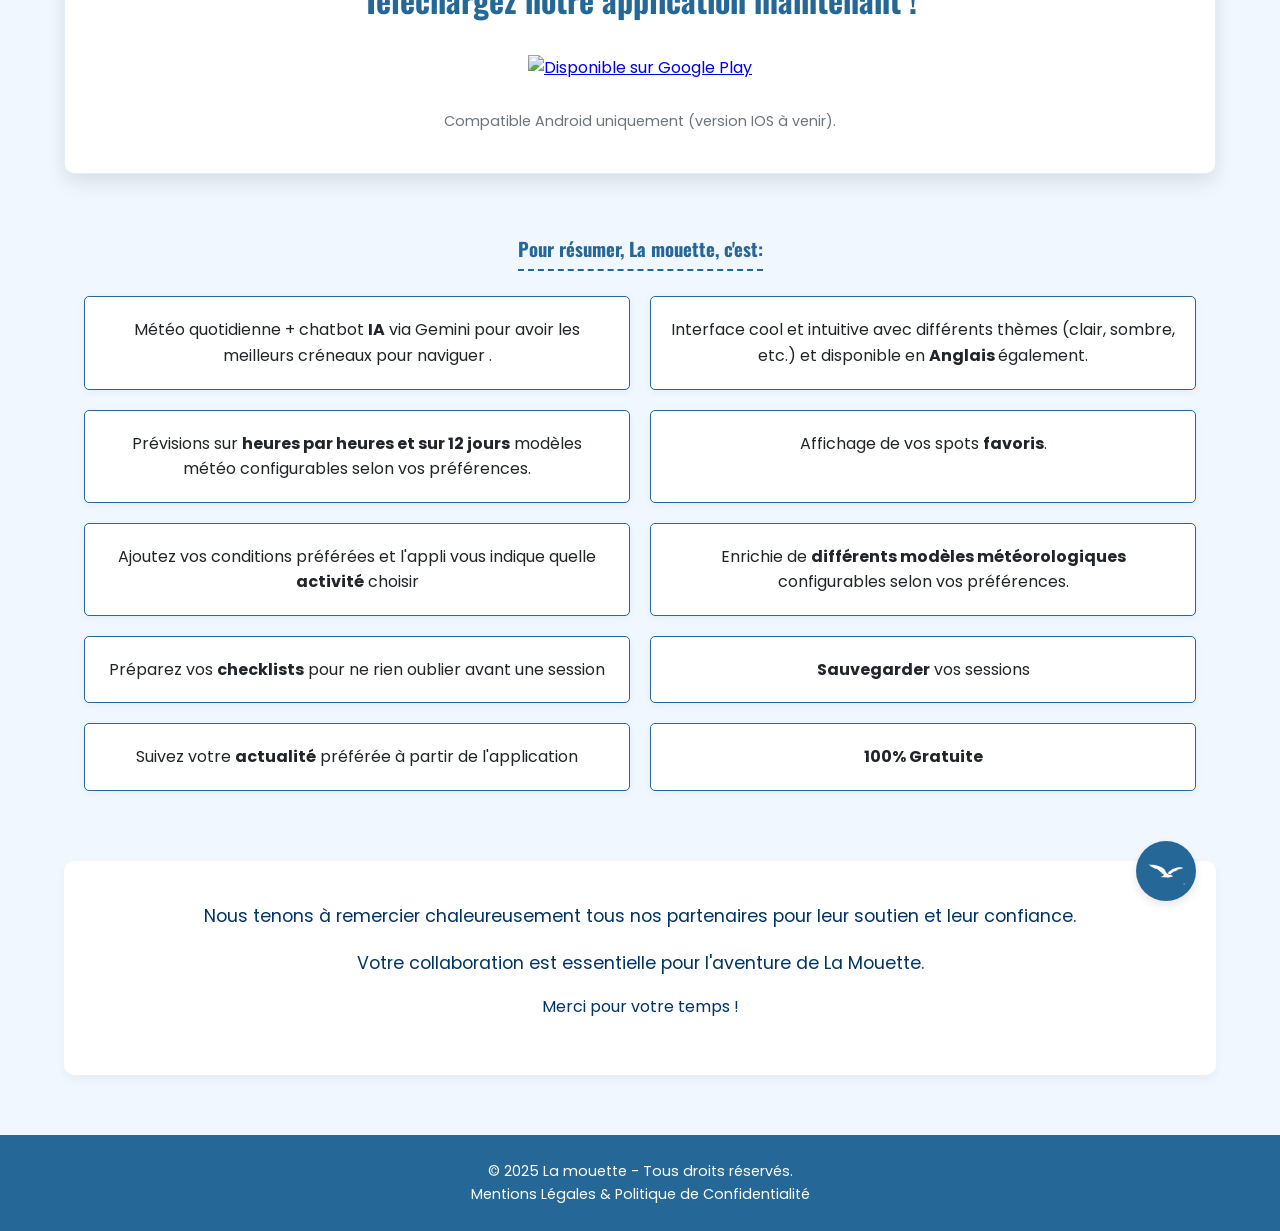
==== commit f8084f47: "Update download link android and add explications" ====
--- a/index.html
+++ b/index.html
@@ -65,8 +65,8 @@
                         <img src="./img/wing.jpg" alt="Prévisions sur 12 jours">
                     </div>
                     <div class="slide-content">
-                        <h3>Prévisions sur 12 Jours</h3>
-                        <p>Consultez les prévisions météo sur les 12 prochains jours pour planifier vos activités 😉.</p>
+                        <h3>Prévisions heures par heures et sur 12 Jours</h3>
+                        <p>Consultez les prévisions météo heures par heures sur les 12 prochains jours pour planifier vos activités 😉.</p>
                     </div>
                 </div>
                 <div class="carousel-slide">
@@ -113,11 +113,8 @@
             <h2>Téléchargez notre application maintenant !</h2>
 
             <div class="download-links">
-                <!-- <a href="#" class="btn primary-btn" aria-label="Télécharger sur l'App Store">
-                    <i class="icon-apple"></i> App Store
-                </a> -->
-                <a href="https://drive.google.com/file/d/1L1x2JEAGDFmNdIXIcDtqIvbaaZ_Sr5B0/view?usp=sharing"  class="btn secondary-btn" aria-label="Télécharger ">
-                    <i class="icon-android"></i> Télécharger l'app
+                <a href="https://play.google.com/store/search?q=la%20mouette&c=apps&hl=fr" target="_blank" aria-label="Disponible sur Google Play">
+                    <img src="https://play.google.com/intl/en_us/badges/static/images/badges/fr_badge_web_generic.png" alt="Disponible sur Google Play" style="height: 60px;">
                 </a>
             </div>
             <p class="small-text">Compatible Android uniquement (version IOS à venir).</p>
@@ -126,16 +123,16 @@
         <section class="features">
             <h3>Pour résumer, La mouette, c'est:</h3>
             <ul>
-             <li>Météo quotidienne + chatbot <span class="bold">IA</span> via Gemini.</li>
-                <li>Interface cool et intuitive.</li>
-                <li>Prévisions sur <span class="bold">12 jours</span>.</li>
+             <li>Météo quotidienne + chatbot <span class="bold">IA</span> via Gemini pour avoir les meilleurs créneaux pour naviguer .</li>
+                <li>Interface cool et intuitive avec différents thèmes (clair, sombre, etc.) et disponible en <span class="bold">Anglais </span> également.</li>
+                <li>Prévisions sur <span class="bold">heures par heures et sur 12 jours</span> modèles météo configurables selon vos préférences.</li>
                 <li>Affichage de vos spots <span class="bold">favoris</span>.</li>
                 <li>Ajoutez vos conditions préférées et l'appli vous indique quelle <span class="bold">activité</span> choisir</li>
                 <li>Enrichie de <span class="bold">différents modèles météorologiques</span> configurables selon vos préférences.</li>
                 <li>Préparez vos <span class="bold">checklists</span> pour ne rien oublier avant une session</li>
                 <li><span class="bold">Sauvegarder</span> vos sessions</li>
                 <li>Suivez votre <span class="bold">actualité</span> préférée à partir de l'application</li>
-                <li><span class="bold">Gratuite & fiable</span></li>
+                <li><span class="bold">100% Gratuite</span></li>
             </ul>
         </section>
 
